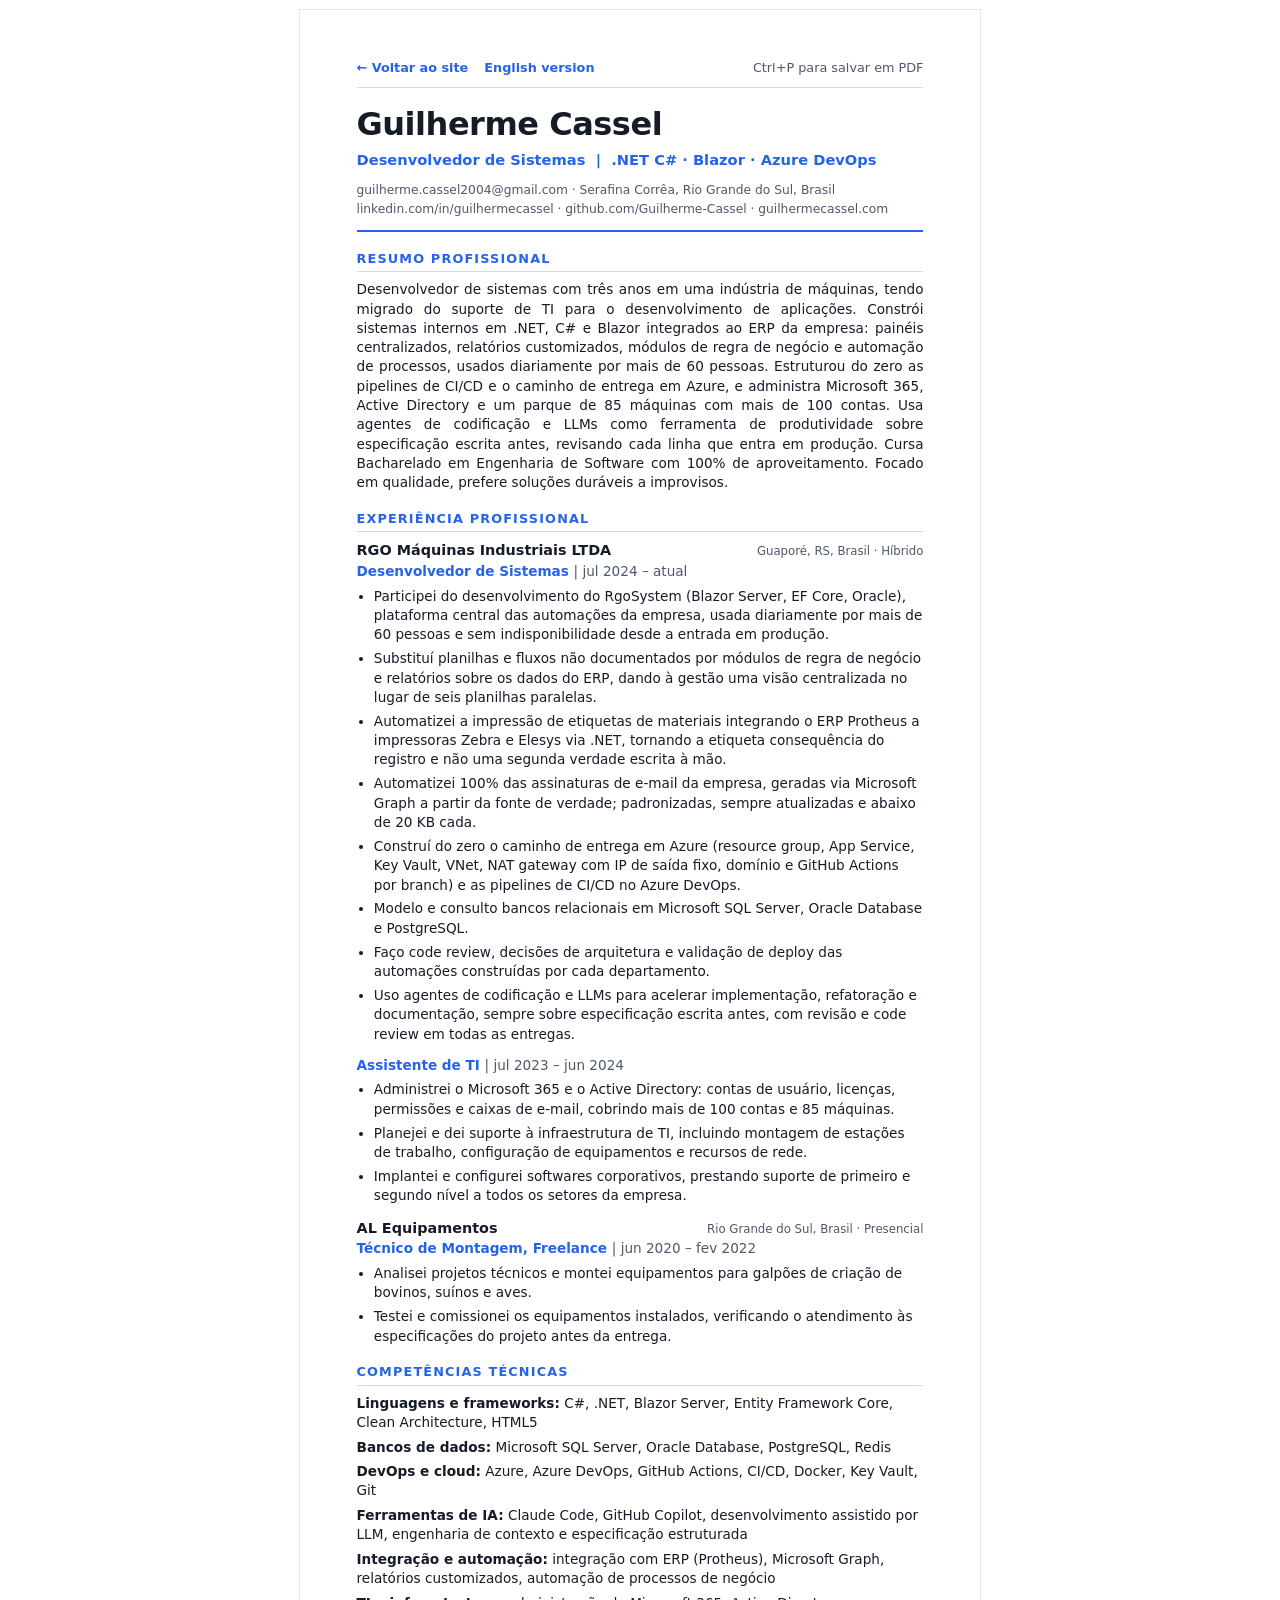
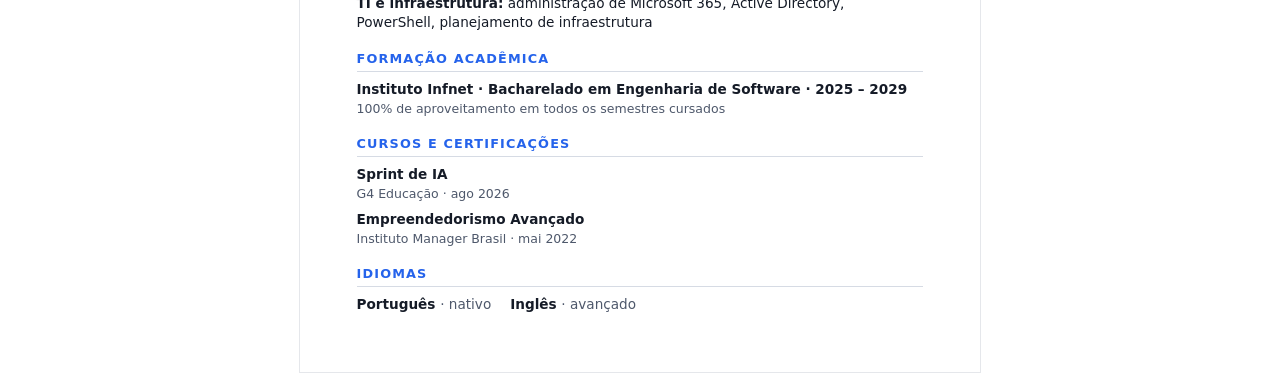
==== curriculo/index.html @ af7eaea3 "feat: curriculo hospedado no site, um por idioma Adiciona /curriculo/ (pt) e /cv/ (en) como paginas " ====
<!doctype html>
<html lang="pt-BR">
<head>
<meta charset="utf-8">
<title>Guilherme Cassel · Currículo</title>
<style>
  @page { size: A4; margin: 13mm 15mm; }

  :root {
    --accent: #2563eb;
    --ink: #151b27;
    --muted: #4e586b;
    --rule: #d6dbe4;
  }

  * { box-sizing: border-box; }

  html { -webkit-print-color-adjust: exact; print-color-adjust: exact; }

  body {
    margin: 0 auto;
    max-width: 180mm;
    padding: 13mm 15mm;
    font-family: "Segoe UI", system-ui, -apple-system, Arial, sans-serif;
    font-size: 10.2pt;
    line-height: 1.42;
    color: var(--ink);
    background: #fff;
  }

  /* ---------- cabeçalho ---------- */
  .nome {
    margin: 0;
    font-size: 24pt;
    font-weight: 700;
    letter-spacing: -0.015em;
    color: var(--ink);
  }
  .cargo {
    margin: 2pt 0 7pt;
    font-size: 11pt;
    font-weight: 600;
    color: var(--accent);
  }
  .contato {
    margin: 0;
    font-size: 9.2pt;
    color: var(--muted);
    line-height: 1.6;
  }
  .contato a { color: var(--muted); text-decoration: none; }

  header { border-bottom: 2px solid var(--accent); padding-bottom: 8pt; }

  /* ---------- seções ---------- */
  h2 {
    margin: 13pt 0 6pt;
    padding-bottom: 2.5pt;
    border-bottom: 1px solid var(--rule);
    font-size: 9.6pt;
    font-weight: 700;
    letter-spacing: 0.09em;
    text-transform: uppercase;
    color: var(--accent);
  }

  p { margin: 0 0 6pt; }
  p.resumo { text-align: justify; }

  /* ---------- experiência ---------- */
  .cargo-bloco { margin-bottom: 9pt; break-inside: avoid; }

  .empresa {
    display: flex;
    justify-content: space-between;
    align-items: baseline;
    gap: 10pt;
    font-size: 10.8pt;
    font-weight: 700;
    margin-bottom: 1pt;
  }
  .empresa .local {
    font-size: 8.8pt;
    font-weight: 400;
    color: var(--muted);
    white-space: nowrap;
  }

  .funcao {
    font-size: 10.2pt;
    font-weight: 600;
    color: var(--accent);
    margin-bottom: 4pt;
  }
  .funcao .periodo { font-weight: 400; color: var(--muted); }

  ul { margin: 0; padding-left: 13pt; }
  li { margin-bottom: 3.5pt; }

  /* ---------- competências ---------- */
  .comp { margin-bottom: 4pt; }
  .comp b { color: var(--ink); }

  /* ---------- rodapé ---------- */
  .item { margin-bottom: 6pt; break-inside: avoid; }
  .item .linha1 { font-weight: 600; }
  .item .linha2 { color: var(--muted); font-size: 9.4pt; }

  /* ---------- barra de navegação, só na tela ---------- */
  .barra {
    display: flex;
    flex-wrap: wrap;
    gap: 16px;
    align-items: center;
    margin-bottom: 14px;
    padding-bottom: 10px;
    border-bottom: 1px solid var(--rule);
    font-size: 9.6pt;
  }
  .barra a { color: var(--accent); text-decoration: none; font-weight: 600; }
  .barra a:hover { text-decoration: underline; }
  .barra .dica { color: var(--muted); font-weight: 400; margin-left: auto; }

  @media screen {
    body { box-shadow: 0 0 0 1px #e5e7eb; margin-top: 10px; margin-bottom: 18px; }
  }

  @media print {
    .barra { display: none; }
    body { box-shadow: none; margin: 0; padding: 0; max-width: none; }
  }
</style>
</head>
<body>

<nav class="barra">
  <a href="/">← Voltar ao site</a>
  <a href="/cv/">English version</a>
  <span class="dica">Ctrl+P para salvar em PDF</span>
</nav>

<header>
  <h1 class="nome">Guilherme Cassel</h1>
  <div class="cargo">Desenvolvedor de Sistemas &nbsp;|&nbsp; .NET C# · Blazor · Azure DevOps</div>
  <p class="contato">
    guilherme.cassel2004@gmail.com · Serafina Corrêa, Rio Grande do Sul, Brasil<br>
    linkedin.com/in/guilhermecassel · github.com/Guilherme-Cassel · guilhermecassel.com
  </p>
</header>

<h2>Resumo profissional</h2>
<p class="resumo">Desenvolvedor de sistemas com três anos em uma indústria de máquinas, tendo migrado do suporte de TI para o desenvolvimento de aplicações. Constrói sistemas internos em .NET, C# e Blazor integrados ao ERP da empresa: painéis centralizados, relatórios customizados, módulos de regra de negócio e automação de processos, usados diariamente por mais de 60 pessoas. Estruturou do zero as pipelines de CI/CD e o caminho de entrega em Azure, e administra Microsoft 365, Active Directory e um parque de 85 máquinas com mais de 100 contas. Usa agentes de codificação e LLMs como ferramenta de produtividade sobre especificação escrita antes, revisando cada linha que entra em produção. Cursa Bacharelado em Engenharia de Software com 100% de aproveitamento. Focado em qualidade, prefere soluções duráveis a improvisos.</p>

<h2>Experiência profissional</h2>

<div class="cargo-bloco">
  <div class="empresa"><span>RGO Máquinas Industriais LTDA</span><span class="local">Guaporé, RS, Brasil · Híbrido</span></div>
  <div class="funcao">Desenvolvedor de Sistemas <span class="periodo">| jul 2024 – atual</span></div>
  <ul>
    <li>Participei do desenvolvimento do RgoSystem (Blazor Server, EF Core, Oracle), plataforma central das automações da empresa, usada diariamente por mais de 60 pessoas e sem indisponibilidade desde a entrada em produção.</li>
    <li>Substituí planilhas e fluxos não documentados por módulos de regra de negócio e relatórios sobre os dados do ERP, dando à gestão uma visão centralizada no lugar de seis planilhas paralelas.</li>
    <li>Automatizei a impressão de etiquetas de materiais integrando o ERP Protheus a impressoras Zebra e Elesys via .NET, tornando a etiqueta consequência do registro e não uma segunda verdade escrita à mão.</li>
    <li>Automatizei 100% das assinaturas de e-mail da empresa, geradas via Microsoft Graph a partir da fonte de verdade; padronizadas, sempre atualizadas e abaixo de 20 KB cada.</li>
    <li>Construí do zero o caminho de entrega em Azure (resource group, App Service, Key Vault, VNet, NAT gateway com IP de saída fixo, domínio e GitHub Actions por branch) e as pipelines de CI/CD no Azure DevOps.</li>
    <li>Modelo e consulto bancos relacionais em Microsoft SQL Server, Oracle Database e PostgreSQL.</li>
    <li>Faço code review, decisões de arquitetura e validação de deploy das automações construídas por cada departamento.</li>
    <li>Uso agentes de codificação e LLMs para acelerar implementação, refatoração e documentação, sempre sobre especificação escrita antes, com revisão e code review em todas as entregas.</li>
  </ul>
</div>

<div class="cargo-bloco">
  <div class="funcao">Assistente de TI <span class="periodo">| jul 2023 – jun 2024</span></div>
  <ul>
    <li>Administrei o Microsoft 365 e o Active Directory: contas de usuário, licenças, permissões e caixas de e-mail, cobrindo mais de 100 contas e 85 máquinas.</li>
    <li>Planejei e dei suporte à infraestrutura de TI, incluindo montagem de estações de trabalho, configuração de equipamentos e recursos de rede.</li>
    <li>Implantei e configurei softwares corporativos, prestando suporte de primeiro e segundo nível a todos os setores da empresa.</li>
  </ul>
</div>

<div class="cargo-bloco">
  <div class="empresa"><span>AL Equipamentos</span><span class="local">Rio Grande do Sul, Brasil · Presencial</span></div>
  <div class="funcao">Técnico de Montagem, Freelance <span class="periodo">| jun 2020 – fev 2022</span></div>
  <ul>
    <li>Analisei projetos técnicos e montei equipamentos para galpões de criação de bovinos, suínos e aves.</li>
    <li>Testei e comissionei os equipamentos instalados, verificando o atendimento às especificações do projeto antes da entrega.</li>
  </ul>
</div>

<h2>Competências técnicas</h2>
<div class="comp"><b>Linguagens e frameworks:</b> C#, .NET, Blazor Server, Entity Framework Core, Clean Architecture, HTML5</div>
<div class="comp"><b>Bancos de dados:</b> Microsoft SQL Server, Oracle Database, PostgreSQL, Redis</div>
<div class="comp"><b>DevOps e cloud:</b> Azure, Azure DevOps, GitHub Actions, CI/CD, Docker, Key Vault, Git</div>
<div class="comp"><b>Ferramentas de IA:</b> Claude Code, GitHub Copilot, desenvolvimento assistido por LLM, engenharia de contexto e especificação estruturada</div>
<div class="comp"><b>Integração e automação:</b> integração com ERP (Protheus), Microsoft Graph, relatórios customizados, automação de processos de negócio</div>
<div class="comp"><b>TI e infraestrutura:</b> administração de Microsoft 365, Active Directory, PowerShell, planejamento de infraestrutura</div>

<h2>Formação acadêmica</h2>
<div class="item">
  <div class="linha1">Instituto Infnet · Bacharelado em Engenharia de Software · 2025 – 2029</div>
  <div class="linha2">100% de aproveitamento em todos os semestres cursados</div>
</div>

<h2>Cursos e certificações</h2>
<div class="item">
  <div class="linha1">Sprint de IA</div>
  <div class="linha2">G4 Educação · ago 2026</div>
</div>
<div class="item">
  <div class="linha1">Empreendedorismo Avançado</div>
  <div class="linha2">Instituto Manager Brasil · mai 2022</div>
</div>

<h2>Idiomas</h2>
<div class="item">
  <div class="linha1">Português <span style="font-weight:400;color:var(--muted)">· nativo</span> &nbsp;&nbsp; Inglês <span style="font-weight:400;color:var(--muted)">· avançado</span></div>
</div>

</body>
</html>
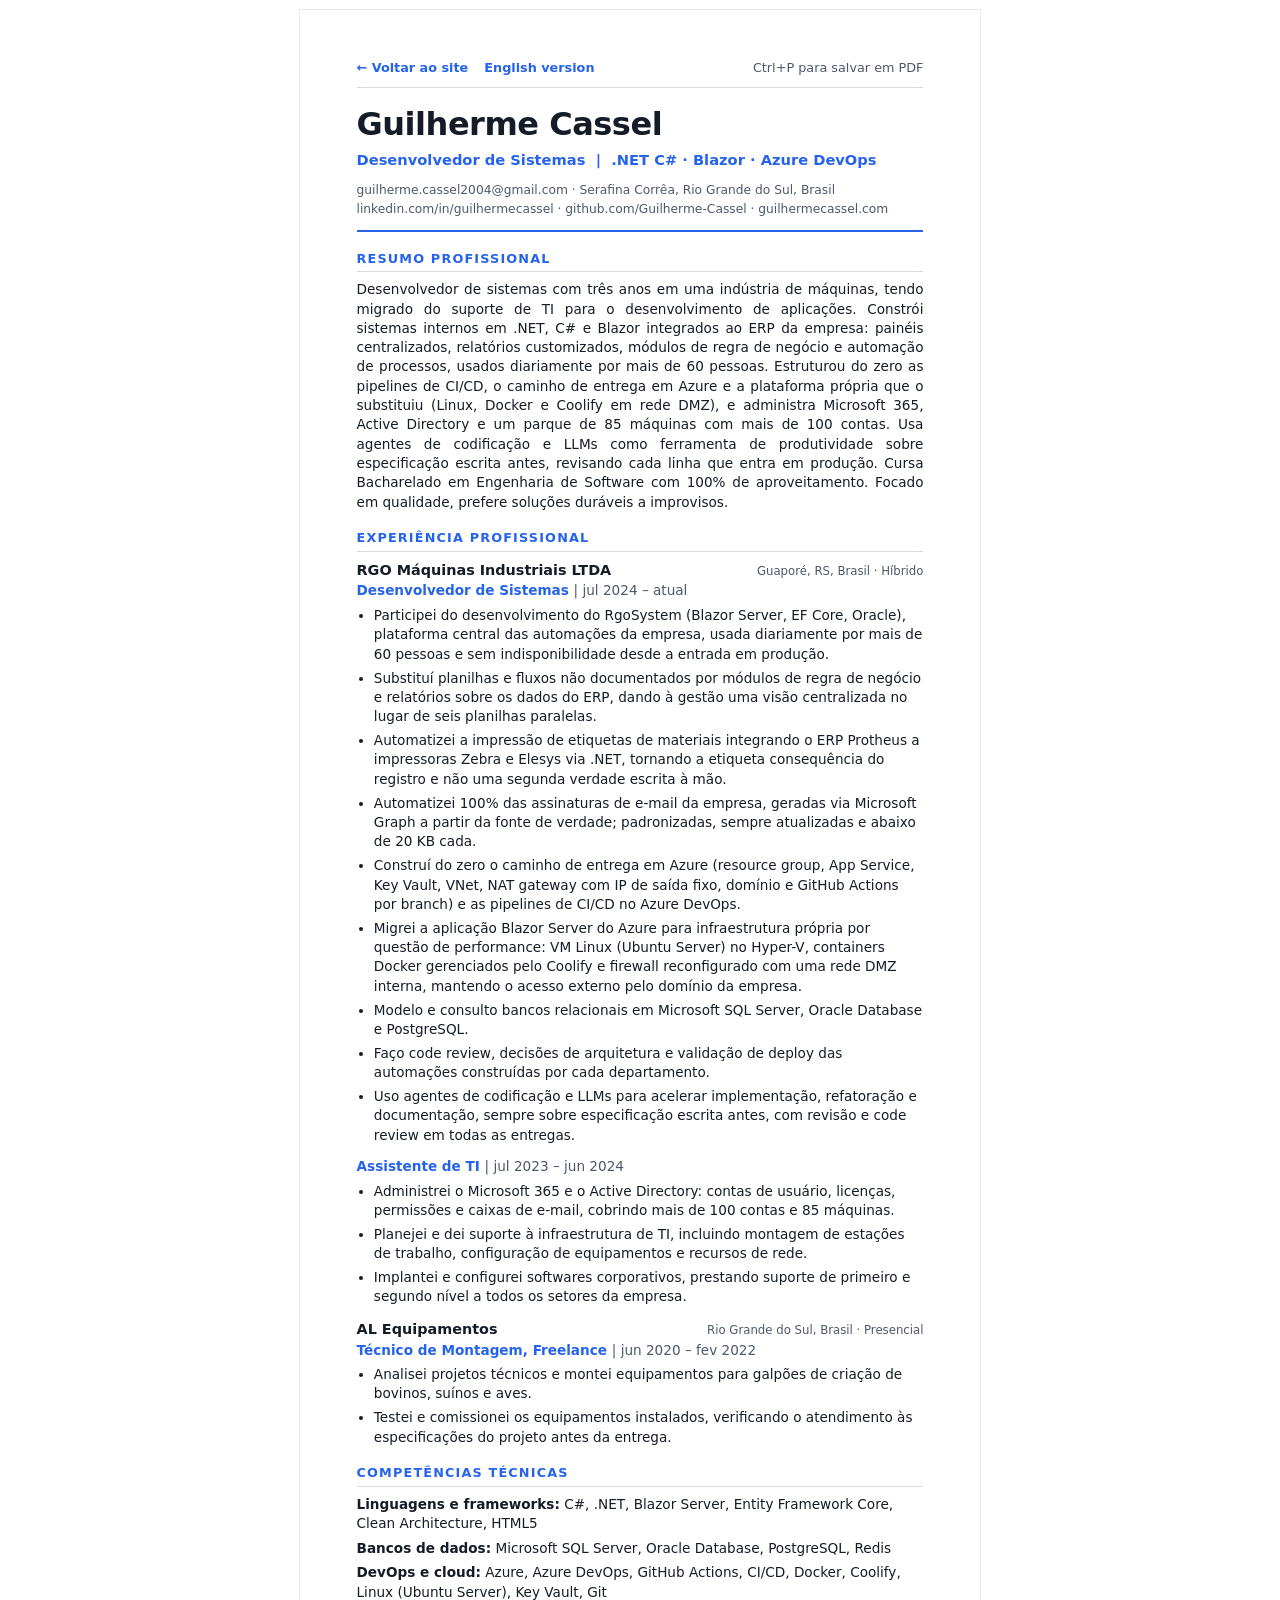
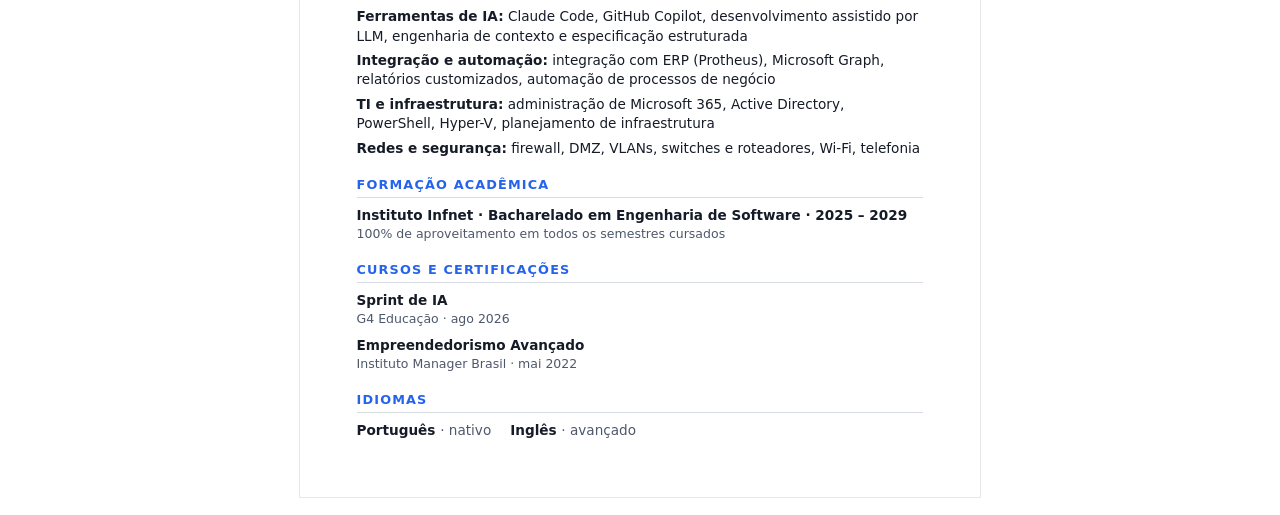
==== commit c2c436d3: "feat: trombone tocavel, demo de senha, segredos e plataforma propria Extras interativos, cada um em " ====
--- a/curriculo/index.html
+++ b/curriculo/index.html
@@ -2,7 +2,10 @@
 <html lang="pt-BR">
 <head>
 <meta charset="utf-8">
+<meta name="viewport" content="width=device-width, initial-scale=1">
 <title>Guilherme Cassel · Currículo</title>
+<meta name="description" content="Currículo de Guilherme Cassel, desenvolvedor de sistemas .NET C# e Blazor.">
+<link rel="icon" href="/assets/img/favicon.svg" type="image/svg+xml">
 <style>
   @page { size: A4; margin: 13mm 15mm; }
 
@@ -125,9 +128,26 @@
     body { box-shadow: 0 0 0 1px #e5e7eb; margin-top: 10px; margin-bottom: 18px; }
   }
 
+  /* Em tela estreita o documento deixa de imitar a folha A4 e vira
+     uma página normal, senão o navegador encolhe tudo até ficar ilegível. */
+  @media screen and (max-width: 760px) {
+    body {
+      max-width: none;
+      padding: 16px;
+      font-size: 11pt;
+      box-shadow: none;
+      margin: 0;
+    }
+    .nome { font-size: 20pt; }
+    .empresa { flex-direction: column; gap: 0; }
+    .empresa .local { white-space: normal; }
+    .barra .dica { display: none; }
+    p.resumo { text-align: left; }
+  }
+
   @media print {
     .barra { display: none; }
-    body { box-shadow: none; margin: 0; padding: 0; max-width: none; }
+    body { box-shadow: none; margin: 0; padding: 0; max-width: none; font-size: 10.2pt; }
   }
 </style>
 </head>
@@ -135,7 +155,7 @@
 
 <nav class="barra">
   <a href="/">← Voltar ao site</a>
-  <a href="/cv/">English version</a>
+  <a href="/resume/">English version</a>
   <span class="dica">Ctrl+P para salvar em PDF</span>
 </nav>
 
@@ -149,7 +169,7 @@
 </header>
 
 <h2>Resumo profissional</h2>
-<p class="resumo">Desenvolvedor de sistemas com três anos em uma indústria de máquinas, tendo migrado do suporte de TI para o desenvolvimento de aplicações. Constrói sistemas internos em .NET, C# e Blazor integrados ao ERP da empresa: painéis centralizados, relatórios customizados, módulos de regra de negócio e automação de processos, usados diariamente por mais de 60 pessoas. Estruturou do zero as pipelines de CI/CD e o caminho de entrega em Azure, e administra Microsoft 365, Active Directory e um parque de 85 máquinas com mais de 100 contas. Usa agentes de codificação e LLMs como ferramenta de produtividade sobre especificação escrita antes, revisando cada linha que entra em produção. Cursa Bacharelado em Engenharia de Software com 100% de aproveitamento. Focado em qualidade, prefere soluções duráveis a improvisos.</p>
+<p class="resumo">Desenvolvedor de sistemas com três anos em uma indústria de máquinas, tendo migrado do suporte de TI para o desenvolvimento de aplicações. Constrói sistemas internos em .NET, C# e Blazor integrados ao ERP da empresa: painéis centralizados, relatórios customizados, módulos de regra de negócio e automação de processos, usados diariamente por mais de 60 pessoas. Estruturou do zero as pipelines de CI/CD, o caminho de entrega em Azure e a plataforma própria que o substituiu (Linux, Docker e Coolify em rede DMZ), e administra Microsoft 365, Active Directory e um parque de 85 máquinas com mais de 100 contas. Usa agentes de codificação e LLMs como ferramenta de produtividade sobre especificação escrita antes, revisando cada linha que entra em produção. Cursa Bacharelado em Engenharia de Software com 100% de aproveitamento. Focado em qualidade, prefere soluções duráveis a improvisos.</p>
 
 <h2>Experiência profissional</h2>
 
@@ -162,6 +182,7 @@
     <li>Automatizei a impressão de etiquetas de materiais integrando o ERP Protheus a impressoras Zebra e Elesys via .NET, tornando a etiqueta consequência do registro e não uma segunda verdade escrita à mão.</li>
     <li>Automatizei 100% das assinaturas de e-mail da empresa, geradas via Microsoft Graph a partir da fonte de verdade; padronizadas, sempre atualizadas e abaixo de 20 KB cada.</li>
     <li>Construí do zero o caminho de entrega em Azure (resource group, App Service, Key Vault, VNet, NAT gateway com IP de saída fixo, domínio e GitHub Actions por branch) e as pipelines de CI/CD no Azure DevOps.</li>
+    <li>Migrei a aplicação Blazor Server do Azure para infraestrutura própria por questão de performance: VM Linux (Ubuntu Server) no Hyper-V, containers Docker gerenciados pelo Coolify e firewall reconfigurado com uma rede DMZ interna, mantendo o acesso externo pelo domínio da empresa.</li>
     <li>Modelo e consulto bancos relacionais em Microsoft SQL Server, Oracle Database e PostgreSQL.</li>
     <li>Faço code review, decisões de arquitetura e validação de deploy das automações construídas por cada departamento.</li>
     <li>Uso agentes de codificação e LLMs para acelerar implementação, refatoração e documentação, sempre sobre especificação escrita antes, com revisão e code review em todas as entregas.</li>
@@ -189,10 +210,11 @@
 <h2>Competências técnicas</h2>
 <div class="comp"><b>Linguagens e frameworks:</b> C#, .NET, Blazor Server, Entity Framework Core, Clean Architecture, HTML5</div>
 <div class="comp"><b>Bancos de dados:</b> Microsoft SQL Server, Oracle Database, PostgreSQL, Redis</div>
-<div class="comp"><b>DevOps e cloud:</b> Azure, Azure DevOps, GitHub Actions, CI/CD, Docker, Key Vault, Git</div>
+<div class="comp"><b>DevOps e cloud:</b> Azure, Azure DevOps, GitHub Actions, CI/CD, Docker, Coolify, Linux (Ubuntu Server), Key Vault, Git</div>
 <div class="comp"><b>Ferramentas de IA:</b> Claude Code, GitHub Copilot, desenvolvimento assistido por LLM, engenharia de contexto e especificação estruturada</div>
 <div class="comp"><b>Integração e automação:</b> integração com ERP (Protheus), Microsoft Graph, relatórios customizados, automação de processos de negócio</div>
-<div class="comp"><b>TI e infraestrutura:</b> administração de Microsoft 365, Active Directory, PowerShell, planejamento de infraestrutura</div>
+<div class="comp"><b>TI e infraestrutura:</b> administração de Microsoft 365, Active Directory, PowerShell, Hyper-V, planejamento de infraestrutura</div>
+<div class="comp"><b>Redes e segurança:</b> firewall, DMZ, VLANs, switches e roteadores, Wi-Fi, telefonia</div>
 
 <h2>Formação acadêmica</h2>
 <div class="item">
